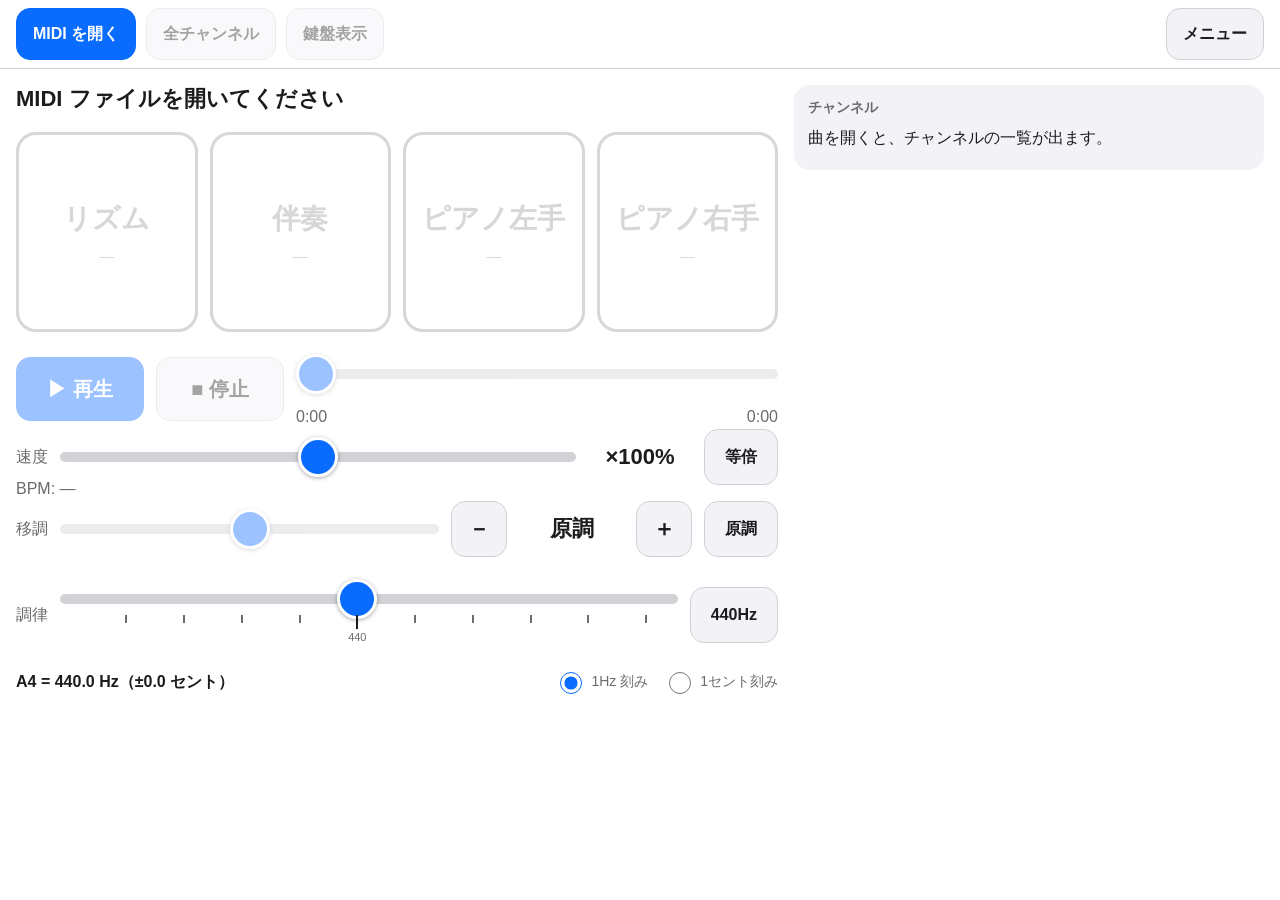
==== index.html @ 9b624c13 "deploy: 87133ca" ====
<!doctype html>
<html lang="ja">
<head>
  <meta charset="utf-8" />
  <meta name="viewport" content="width=device-width, initial-scale=1, viewport-fit=cover" />
  <title>マイナスワン MIDIプレイヤー</title>
  <meta name="description" content="MIDI を再生しながら、パートをワンタッチで切り替える、ピアノ練習用のプレイヤー" />
  <link rel="manifest" href="./manifest.webmanifest" />
  <link rel="icon" type="image/png" sizes="32x32" href="./favicon-32.png" />
  <link rel="apple-touch-icon" href="./apple-touch-icon.png" />
  <meta name="theme-color" content="#ffffff" media="(prefers-color-scheme: light)" />
  <meta name="theme-color" content="#000000" media="(prefers-color-scheme: dark)" />
  <meta name="mobile-web-app-capable" content="yes" />
  <meta name="apple-mobile-web-app-capable" content="yes" />
  <meta name="apple-mobile-web-app-title" content="マイナスワン" />
  <meta name="apple-mobile-web-app-status-bar-style" content="default" />
  <script type="module" crossorigin src="./assets/main-FnJLmlpY.js"></script>
  <link rel="modulepreload" crossorigin href="./assets/spessasynth_processor.min-CDgYhvzD.js">
  <link rel="stylesheet" crossorigin href="./assets/main-jnfUz2-4.css">
</head>
<body>
  <aside id="install-hint" class="hint" hidden>
    <p>
      <strong>ホーム画面に追加して使う</strong><br />
      共有ボタン（□に↑）→「ホーム画面に追加」。全画面で使えて、保存した音源も消えにくくなります。
    </p>
    <button id="btn-hint-close" type="button" class="tbtn">閉じる</button>
  </aside>

  <header class="toolbar">
    <label class="tbtn primary" for="midi-file">MIDI を開く</label>
    <input type="file" id="midi-file" class="visually-hidden" accept=".mid,.midi" multiple />
    <button id="btn-prev" type="button" class="tbtn" hidden aria-label="前の曲">◀ 前の曲</button>
    <button id="btn-next" type="button" class="tbtn" hidden aria-label="次の曲">次の曲 ▶</button>
    <button id="btn-repeat" type="button" class="tbtn" hidden aria-pressed="false">全曲リピート</button>
    <button id="btn-all" type="button" class="tbtn" disabled>全チャンネル</button>
    <button id="btn-unsolo" type="button" class="tbtn" hidden>ソロ解除</button>
    <button id="btn-viz" type="button" class="tbtn" aria-pressed="false" disabled>鍵盤表示</button>
    <span class="spacer"></span>
    <button id="btn-viz-settings" type="button" class="tbtn viz-only" hidden aria-haspopup="dialog">表示設定</button>
    <button id="btn-menu" type="button" class="tbtn" aria-haspopup="dialog">メニュー</button>
  </header>

  <main class="layout">
    <section class="player" aria-label="再生">
      <div class="songline">
        <span id="song-index" class="song-index"></span>
        <h1 id="song-name" class="song-name">MIDI ファイルを開いてください</h1>
        <span id="song-title" class="song-title"></span>
        <span id="song-meta" class="song-meta"></span>
        <span id="song-bpm" class="song-bpm" hidden></span>
      </div>

      <div id="viz" class="viz" hidden>
        <canvas id="viz-canvas" aria-label="鍵盤とパッドの表示"></canvas>
      </div>

      <div id="groups" class="groups" role="group" aria-label="パート"></div>

      <div class="controls">
      <div class="transport">
        <button id="btn-play" type="button" class="btn primary" disabled>▶ 再生</button>
        <button id="btn-stop" type="button" class="btn" disabled>■ 停止</button>
        <div class="seek">
          <input type="range" id="seek" min="0" max="1000" step="1" value="0" disabled aria-label="再生位置" />
          <div class="time"><span id="time-now">0:00</span><span id="time-total">0:00</span></div>
        </div>
      </div>

      <div class="speedbox">
        <span class="label">速度</span>
        <input type="range" id="speed" min="-34" max="34" step="1" value="0" aria-label="速度" />
        <output id="speed-label" for="speed">×100%</output>
        <button id="btn-speed-reset" type="button" class="btn">等倍</button>
      </div>
      <p id="bpm" class="bpm">BPM: —</p>

      <div class="speedbox transpose-row">
        <span class="label">移調</span>
        <input type="range" id="transpose" min="-12" max="12" step="1" value="0" aria-label="移調（半音）" />
        <div class="stepper">
          <button id="btn-transpose-down" type="button" class="btn step" aria-label="半音下げる">－</button>
          <output id="transpose-label" for="transpose">原調</output>
          <button id="btn-transpose-up" type="button" class="btn step" aria-label="半音上げる">＋</button>
        </div>
        <button id="btn-transpose-reset" type="button" class="btn">原調</button>
      </div>

      </div>

      <div class="tuning">
        <div class="speedbox tuning-row">
          <span class="label">調律</span>
          <div class="slider-ticks">
            <input type="range" id="tuning" min="-24" max="26" step="1" value="0" aria-label="調律（A4 の周波数）" />
            <div id="tuning-ticks" class="ticks" aria-hidden="true"></div>
          </div>
          <button id="btn-tuning-reset" type="button" class="btn">440Hz</button>
        </div>
        <div class="tuning-meta">
          <output id="tuning-text" for="tuning">A4 = 440.0 Hz（±0.0 セント）</output>
          <span class="unit" role="radiogroup" aria-label="調律の刻み">
            <label><input type="radio" name="tuning-unit" value="Hz" checked /> 1Hz 刻み</label>
            <label><input type="radio" name="tuning-unit" value="Cents" /> 1セント刻み</label>
          </span>
        </div>
      </div>

      <p id="message" class="message" role="status" aria-live="polite"></p>
    </section>

    <div class="side">
      <section id="playlist-panel" class="channels-panel playlist-panel" aria-labelledby="h-playlist" hidden>
        <h2 id="h-playlist">曲の一覧<span id="playlist-count"></span></h2>
        <ol id="playlist" class="playlist"></ol>
      </section>

      <section class="channels-panel" aria-labelledby="h-channels">
        <h2 id="h-channels">チャンネル</h2>
        <div id="channels" class="channels"><p class="status">曲を開くと、チャンネルの一覧が出ます。</p></div>
      </section>
    </div>
  </main>

  <dialog id="menu" class="menu" aria-labelledby="h-menu">
    <div class="menu-head">
      <h2 id="h-menu">メニュー</h2>
      <button id="btn-menu-close" type="button" class="tbtn">閉じる</button>
    </div>

    <section>
      <h3>音源（SoundFont）</h3>
      <p id="sound-status" class="status">確認中…</p>
      <div class="row">
        <label class="btn" for="sf-file">音源（.sf2）を選ぶ</label>
        <input type="file" id="sf-file" class="visually-hidden" />
        <button id="btn-sf-remove" type="button" class="btn" disabled>保存した音源を消す</button>
      </div>
    </section>

    <section>
      <h3>連続再生</h3>
      <p class="note">「MIDI を開く」で、複数のファイルをまとめて選ぶと、名前の順（2 は 10 より前）に並べて、最後まで再生したら次の曲へ進みます。曲の一覧の曲をタップすると、その曲から再生します。速度と調律はそのまま、割り当てと移調は曲ごとに戻ります。外付けキーボードなら、N＝次の曲、P＝前の曲。</p>
    </section>

    <section>
      <h3>バックアップ</h3>
      <p class="note">設定（調律など）と、曲ごとの割り当て・移調を、1つのファイルに書き出します。ブラウザの保存領域は、条件によって消えることがあるため、ときどき書き出しておくと安心です。音源（.sf2）は含みません。</p>
      <div class="row">
        <button id="btn-backup-export" type="button" class="btn">書き出す</button>
        <label class="btn" for="backup-file">読み込む</label>
        <input type="file" id="backup-file" class="visually-hidden" accept=".json,application/json" />
      </div>
      <p id="backup-status" class="status"></p>
    </section>

    <section>
      <h3>このアプリ</h3>
      <pre id="app-info" class="info"></pre>
    </section>

    <section>
      <h3>診断</h3>
      <pre id="diag" class="info"></pre>
    </section>
  </dialog>

  <dialog id="viz-settings" class="menu" aria-labelledby="h-viz-settings">
    <div class="menu-head">
      <h2 id="h-viz-settings">表示の設定</h2>
      <button id="btn-viz-settings-close" type="button" class="tbtn">閉じる</button>
    </div>

    <section>
      <h3>表示スタイル</h3>
      <div class="seg" role="radiogroup" aria-label="表示スタイル">
        <label><input type="radio" name="viz-style" value="Rising" /> 鳴らした音が上へ流れる</label>
        <label><input type="radio" name="viz-style" value="Falling" /> これから鳴る音が降ってくる</label>
        <label><input type="radio" name="viz-style" value="KeysOnly" /> 鍵盤だけ</label>
      </div>
    </section>

    <section>
      <h3>画面の分け方</h3>
      <div class="seg" role="radiogroup" aria-label="画面の分け方">
        <label><input type="radio" name="viz-layout" value="Combined" /> 全パート一緒</label>
        <label><input type="radio" name="viz-layout" value="ByGroup" /> グループごと</label>
        <label><input type="radio" name="viz-layout" value="ByChannel" /> チャンネルごと</label>
      </div>
    </section>

    <section>
      <h3>表示タイミングの調整</h3>
      <p class="note">音が遅れて聞こえるとき（外部スピーカーなど）に、表示を遅らせて合わせます（0〜200ms）。再生しながら調整できます。iPad 本体のスピーカーなら、0〜50ms 程度です。</p>
      <div class="offset-row">
        <span>音帯</span>
        <input type="range" id="band-offset" min="0" max="200" step="10" value="0" aria-label="音帯の表示タイミング" />
        <output id="band-offset-label">0 ms</output>
        <button id="btn-band-offset-reset" type="button" class="btn">0</button>
      </div>
      <div class="offset-row">
        <span>鍵・パッド</span>
        <input type="range" id="key-offset" min="0" max="200" step="10" value="0" aria-label="鍵・パッドの発色のタイミング" />
        <output id="key-offset-label">0 ms</output>
        <button id="btn-key-offset-reset" type="button" class="btn">0</button>
      </div>
      <p class="note">音帯＝流れる帯・降ってくる棒・小節線。鍵・パッド＝鍵盤とパッドの発色。</p>
    </section>

    <section>
      <h3>打楽器パッド</h3>
      <p class="note">固定の8個（BD／SD／HH／LT／HT／CR／RD／他）のほかに、「他」に入る音から、専用のパッドにしたい音を最大8個選べます。</p>
      <div class="row">
        <button id="btn-pads" type="button" class="btn">専用のパッドを選ぶ…</button>
        <span id="pads-summary" class="note"></span>
      </div>
    </section>
  </dialog>

  <dialog id="pads-dialog" class="menu" aria-labelledby="h-pads">
    <div class="menu-head">
      <h2 id="h-pads">専用のパッド</h2>
      <button id="btn-pads-close" type="button" class="tbtn">閉じる</button>
    </div>
    <p class="note">専用のパッドにしたい音を、最大8個まで選びます。<span class="used-sample">赤い太字</span>は、いま開いている曲で、リズムとして鳴る音。［BD］などは、固定のパッドに入る音（変更できません）。</p>
    <div id="pads-list" class="pads-list"></div>
  </dialog>

  <dialog id="choice" class="menu choice" aria-labelledby="choice-title">
    <h2 id="choice-title"></h2>
    <p id="choice-body" class="status"></p>
    <div id="choice-buttons" class="choice-buttons"></div>
  </dialog>

</body>
</html>
---- assets/main-jnfUz2-4.css ----
:root{--lightningcss-light:initial;--lightningcss-dark: ;color-scheme:light dark;--bg:#fff;--fg:#1c1c1e;--muted:#6b6b70;--card:#f2f2f7;--line:#d1d1d6;--accent:#0a6cff;--on-accent:#fff;--ng:#d62b2b;--g-rightHand:#1f6feb;--g-leftHand:#8957e5;--g-accompaniment:#e8710a;--g-rhythm:#d62b2b;--g-none:#8e8e93}@media (prefers-color-scheme:dark){:root{--lightningcss-light: ;--lightningcss-dark:initial;--bg:#000;--fg:#f2f2f7;--muted:#9a9aa0;--card:#1c1c1e;--line:#3a3a3c;--accent:#4c9aff;--on-accent:#001a40;--ng:#ff6b6b}}*{box-sizing:border-box}[hidden]{display:none!important}html{-webkit-text-size-adjust:100%;-webkit-tap-highlight-color:transparent}body{background:var(--bg);color:var(--fg);overscroll-behavior:none;margin:0;font:16px/1.5 -apple-system,Hiragino Sans,Yu Gothic UI,Noto Sans JP,sans-serif}.visually-hidden{clip:rect(0 0 0 0);white-space:nowrap;width:1px;height:1px;position:absolute;overflow:hidden}.btn,.tbtn{border:1px solid var(--line);background:var(--card);min-height:56px;color:var(--fg);font:inherit;cursor:pointer;-webkit-user-select:none;user-select:none;touch-action:manipulation;white-space:nowrap;border-radius:14px;justify-content:center;align-items:center;padding:8px 20px;font-weight:600;display:inline-flex}.tbtn{min-height:52px;padding:6px 16px}.btn:disabled,.tbtn:disabled{opacity:.4;cursor:default}.btn.primary,.tbtn.primary{background:var(--accent);border-color:var(--accent);color:var(--on-accent)}.btn:active:not(:disabled),.tbtn:active:not(:disabled){filter:brightness(.9)}.toolbar{z-index:10;padding:8px max(16px, env(safe-area-inset-right)) 8px max(16px, env(safe-area-inset-left));padding-top:max(8px, env(safe-area-inset-top));background:color-mix(in srgb, var(--bg) 92%, transparent);-webkit-backdrop-filter:blur(12px);border-bottom:1px solid var(--line);flex-wrap:wrap;align-items:center;gap:10px;display:flex;position:sticky;top:0}.spacer{flex:1}.toolbar>#btn-menu{margin-left:auto}.hint{padding:10px max(16px, env(safe-area-inset-right)) 10px max(16px, env(safe-area-inset-left));padding-top:max(10px, env(safe-area-inset-top));background:var(--accent);color:var(--on-accent);justify-content:space-between;align-items:center;gap:12px;display:flex}.hint p{margin:0;font-size:14px}.hint .tbtn{background:var(--bg);color:var(--fg);flex:none}.layout{padding:16px max(16px, env(safe-area-inset-right)) calc(32px + env(safe-area-inset-bottom)) max(16px, env(safe-area-inset-left));gap:16px;max-width:1280px;margin:0 auto;display:grid}@media (width>=900px) and (orientation:landscape){.layout{grid-template-columns:minmax(0,1fr) minmax(400px,470px);align-items:start}.side{max-height:calc(100vh - 100px);position:sticky;top:84px;overflow:auto}}.player{flex-direction:column;gap:18px;display:flex}.songline{flex-wrap:wrap;align-items:baseline;gap:12px;display:flex}.song-name{word-break:break-all;margin:0;font-size:22px;line-height:1.3}.song-meta{color:var(--muted)}.song-index{color:var(--muted);font-variant-numeric:tabular-nums}.song-index:empty{display:none}.side{flex-direction:column;gap:16px;display:flex}.playlist-panel h2 span{margin-left:6px;font-weight:400}.playlist{max-height:min(40vh,360px);margin:0;padding:0;list-style:none;overflow:auto}.pl-item{border:0;border-bottom:1px solid var(--line);width:100%;min-height:48px;color:var(--fg);font:inherit;text-align:left;cursor:pointer;touch-action:manipulation;background:0 0;align-items:center;gap:8px;padding:4px 8px;font-size:15px;display:flex}.pl-mark{width:1.2em;color:var(--accent);flex:none}.pl-name{text-overflow:ellipsis;white-space:nowrap;flex:1;min-width:0;overflow:hidden}.pl-item[aria-current=true]{background:color-mix(in srgb, var(--accent) 16%, transparent);font-weight:700}.pl-item.failed{color:var(--muted)}.pl-state{color:var(--ng);flex:none;font-size:12px}.groups{grid-template-columns:repeat(4,minmax(0,1fr));gap:12px;display:grid}.group{--c:var(--g-none);border:3px solid var(--c);background:var(--c);color:#fff;min-height:clamp(120px,24vh,200px);font:inherit;cursor:pointer;touch-action:manipulation;-webkit-user-select:none;user-select:none;border-radius:20px;flex-direction:column;justify-content:center;align-items:center;gap:6px;padding:10px 6px;font-size:clamp(18px,2.6vw,28px);font-weight:700;transition:background 80ms,color 80ms,opacity 80ms;display:flex}.group small{opacity:.92;text-align:center;font-size:clamp(12px,1.4vw,15px);font-weight:500;line-height:1.3}.group[aria-pressed=false]{color:var(--c);opacity:.75;background:0 0;text-decoration:line-through;text-decoration-thickness:2px}.group:disabled{--c:var(--g-none);color:var(--g-none);opacity:.35;cursor:default;background:0 0;text-decoration:none}.group[data-group=rightHand]{--c:var(--g-rightHand)}.group[data-group=leftHand]{--c:var(--g-leftHand)}.group[data-group=accompaniment]{--c:var(--g-accompaniment)}.group[data-group=rhythm]{--c:var(--g-rhythm)}.group:disabled[data-group]{--c:var(--g-none)}.group:active:not(:disabled){transform:scale(.98)}.transport{grid-template-columns:auto auto minmax(0,1fr);align-items:center;gap:12px;display:grid}.transport .btn{min-width:128px;min-height:64px;font-size:20px}.seek .time{color:var(--muted);font-variant-numeric:tabular-nums;justify-content:space-between;display:flex}input[type=range]{appearance:none;touch-action:pan-y;background:0 0;width:100%;height:48px;margin:0}input[type=range]::-webkit-slider-runnable-track{background:var(--line);border-radius:5px;height:10px}input[type=range]::-moz-range-track{background:var(--line);border-radius:5px;height:10px}input[type=range]::-webkit-slider-thumb{-webkit-appearance:none;border:3px solid var(--bg);background:var(--accent);border-radius:50%;width:40px;height:40px;margin-top:-15px;box-shadow:0 1px 4px #00000059}input[type=range]::-moz-range-thumb{border:3px solid var(--bg);background:var(--accent);border-radius:50%;width:34px;height:34px;box-shadow:0 1px 4px #00000059}input[type=range]:disabled{opacity:.4}.speedbox{grid-template-columns:auto minmax(0,1fr) 6.5em auto;align-items:center;gap:12px;display:grid}.speedbox .label{color:var(--muted)}#speed-label{text-align:center;font-variant-numeric:tabular-nums;font-size:22px;font-weight:600}.bpm{color:var(--muted);font-variant-numeric:tabular-nums;margin:-8px 0 0}.message{min-height:1.5em;margin:0}.message.error{color:var(--ng)}.channels-panel{background:var(--card);border-radius:16px;padding:12px 14px}.channels-panel h2{color:var(--muted);margin:0 0 8px;font-size:14px}.status{word-break:break-all;margin:0 0 8px}.channels table{border-collapse:collapse;font-variant-numeric:tabular-nums;width:100%;font-size:14px}.channels th,.channels td{white-space:nowrap;text-align:left;border-bottom:1px solid var(--line);vertical-align:middle;padding:6px 4px}.channels th{color:var(--muted);font-size:12px;font-weight:600}.channels th.num,.channels td.num{text-align:right}.channels tr.muted td:not(.solo){opacity:.4}.channels .tag{color:#fff;background:var(--g-none);text-align:center;border-radius:999px;min-width:5.5em;padding:1px 8px;font-size:12px;display:inline-block}.channels .tag[data-group=rightHand]{background:var(--g-rightHand)}.channels .tag[data-group=leftHand]{background:var(--g-leftHand)}.channels .tag[data-group=accompaniment]{background:var(--g-accompaniment)}.channels .tag[data-group=rhythm]{background:var(--g-rhythm)}.channels .solo-btn{border:1px solid var(--line);background:var(--bg);min-width:60px;min-height:44px;color:var(--fg);font:inherit;touch-action:manipulation;border-radius:10px;padding:0 10px;font-size:13px}.channels .solo-btn[aria-pressed=true]{background:var(--accent);border-color:var(--accent);color:var(--on-accent);font-weight:600}.channels .unused{color:var(--muted);margin:8px 0 0;font-size:13px}.channels .name small{color:var(--muted)}.channels td:nth-child(2){white-space:normal}.menu{border:1px solid var(--line);background:var(--bg);width:min(560px,100vw - 24px);max-height:calc(100vh - 24px);color:var(--fg);border-radius:20px;padding:16px}.menu::backdrop{background:#00000080}.menu-head{justify-content:space-between;align-items:center;margin-bottom:8px;display:flex}.menu-head h2{margin:0;font-size:20px}.menu section{border-top:1px solid var(--line);padding:12px 0}.menu h3{color:var(--muted);margin:0 0 8px;font-size:14px}.row{flex-wrap:wrap;align-items:center;gap:10px;display:flex}.info{white-space:pre-wrap;color:var(--muted);margin:0;font:12px/1.6 ui-monospace,Menlo,Consolas,monospace}@media (width<=700px){.groups{grid-template-columns:repeat(2,minmax(0,1fr))}.transport{grid-template-columns:1fr 1fr}.transport .seek{grid-column:1/-1}.speedbox{grid-template-columns:minmax(0,1fr) 6.5em auto}.speedbox .label{display:none}}.tuning{flex-direction:column;gap:4px;display:flex}.speedbox.tuning-row .slider-ticks{grid-column:2/4}.slider-ticks{padding-bottom:26px;position:relative}.ticks{pointer-events:none;height:22px;position:absolute;top:40px;left:0;right:0}.tick{top:0;left:calc(20px + (100% - 40px) * var(--f));background:var(--muted);width:2px;height:8px;margin-left:-1px;position:absolute}.tick.center{background:var(--fg);height:14px}.tick.center:after{content:attr(data-label);color:var(--muted);font-size:11px;position:absolute;top:14px;left:50%;transform:translate(-50%)}.tuning-meta{font-variant-numeric:tabular-nums;flex-wrap:wrap;justify-content:space-between;align-items:center;gap:8px 20px;display:flex}#tuning-text{font-size:16px;font-weight:600}.unit{color:var(--muted);gap:16px;font-size:14px;display:flex}.unit label{align-items:center;gap:6px;min-height:44px;display:inline-flex}.unit input{width:22px;height:22px;accent-color:var(--accent)}#transpose-label{white-space:nowrap;text-align:center;font-variant-numeric:tabular-nums;font-size:22px;font-weight:600}.channels button.tag{min-width:0;min-height:40px;font:inherit;cursor:pointer;touch-action:manipulation;border:0;padding:0 10px;font-size:13px}.channels button.tag:after{content:" ▾";opacity:.8}.channels .tag.none{border:1px dashed var(--g-none);color:var(--muted);background:0 0}.channels-foot{align-items:center;gap:10px;margin-top:10px;display:flex}.channels-foot .btn{min-height:44px;font-size:14px}.choice{width:min(420px,100vw - 24px)}.choice h2{margin:0 0 6px;font-size:18px}.choice-buttons{flex-direction:column;gap:10px;margin-top:10px;display:flex}.choice-btn{justify-content:flex-start;min-height:60px;font-size:18px}.choice-btn[aria-pressed=true]:after{content:" ✓"}.choice-btn[data-group]{border-left:10px solid var(--g-none)}.choice-btn[data-group=rightHand]{border-left-color:var(--g-rightHand)}.choice-btn[data-group=leftHand]{border-left-color:var(--g-leftHand)}.choice-btn[data-group=accompaniment]{border-left-color:var(--g-accompaniment)}.choice-btn[data-group=rhythm]{border-left-color:var(--g-rhythm)}.note{color:var(--muted);margin:0 0 10px;font-size:13px}.status.error{color:var(--ng)}@media (width<=700px){.speedbox.tuning-row{grid-template-columns:minmax(0,1fr) auto}.speedbox.tuning-row .slider-ticks{grid-column:1}}.song-title{color:var(--muted)}.song-title:not(:empty):before{content:"♪ "}.song-bpm{color:var(--muted);font-variant-numeric:tabular-nums;margin-left:auto}.speedbox.transpose-row{grid-template-columns:auto minmax(0,1fr) auto auto}.stepper{align-items:center;gap:4px;display:flex}.stepper output{min-width:5.5em}.btn.step{min-width:56px;padding:0;font-size:22px}.viz{background:var(--card);border-radius:14px;flex:auto;min-height:220px;position:relative;overflow:hidden}.viz canvas{touch-action:manipulation;width:100%;height:100%;display:block;position:absolute;inset:0}.tbtn[aria-pressed=true]{background:var(--accent);border-color:var(--accent);color:var(--on-accent)}body.viz-mode .layout{padding-top:8px;padding-bottom:calc(12px + env(safe-area-inset-bottom));grid-template-columns:minmax(0,1fr);max-width:none}body.viz-mode .side,body.viz-mode .tuning,body.viz-mode #bpm,body.viz-mode #btn-speed-reset,body.viz-mode #transpose,body.viz-mode #btn-transpose-reset,body.viz-mode #btn-all,body.viz-mode #message:empty{display:none}body.viz-mode .player{height:calc(100vh - 84px);height:calc(100dvh - 84px - env(safe-area-inset-bottom));gap:10px}body.viz-mode .songline{flex:none}body.viz-mode .song-name{font-size:18px}body.viz-mode .groups{flex:none;gap:8px}body.viz-mode .group{border-radius:14px;min-height:64px;font-size:clamp(15px,2vw,20px)}body.viz-mode .group small{display:none}body.viz-mode .controls{flex-wrap:wrap;flex:none;align-items:center;gap:8px 20px;display:flex}body.viz-mode .transport{flex:420px;gap:8px}body.viz-mode .transport .btn{min-width:56px;min-height:52px;padding:0 12px;font-size:22px}body.viz-mode .speedbox:not(.transpose-row){flex:0 380px;grid-template-columns:auto minmax(0,1fr) 4.5em;gap:8px}body.viz-mode .speedbox.transpose-row{flex:none;grid-template-columns:auto auto}body.viz-mode #speed{max-width:260px}body.viz-mode .song-meta{display:none}.viz-only[hidden]{display:none!important}.seg{flex-direction:column;gap:2px;display:flex}.seg label{align-items:center;gap:10px;min-height:48px;display:flex}.seg input,.pads-list input{width:22px;height:22px;accent-color:var(--accent)}.offset-row{grid-template-columns:5.5em minmax(0,1fr) 5.5em auto;align-items:center;gap:8px;display:grid}.offset-row output{text-align:right;font-variant-numeric:tabular-nums}.offset-row .btn{min-width:44px;min-height:44px;padding:0 10px}.pads-list{border-top:1px solid var(--line);max-height:55vh;overflow:auto}.pads-list label{border-bottom:1px solid var(--line);align-items:center;gap:12px;min-height:46px;font-size:15px;display:flex}.pads-list .key{color:var(--muted);font-variant-numeric:tabular-nums;min-width:2.2em}.pads-list .used,.used-sample{color:var(--g-rhythm);font-weight:700}.pads-list .fixed{opacity:.6}.pads-list .pad-tag{color:var(--muted);margin-left:auto;font-size:13px}@media (width<=700px){body.viz-mode .speedbox{grid-template-columns:auto minmax(0,1fr) auto}.offset-row{grid-template-columns:4.5em minmax(0,1fr) 5em auto}}body.viz-mode{--lightningcss-light: ;--lightningcss-dark:initial;color-scheme:dark;--bg:#000;--fg:#f2f2f7;--muted:#9a9aa0;--card:#1c1c1e;--line:#3a3a3c;--accent:#4c9aff;--on-accent:#001a40;--ng:#ff6b6b;background:var(--bg);color:var(--fg)}
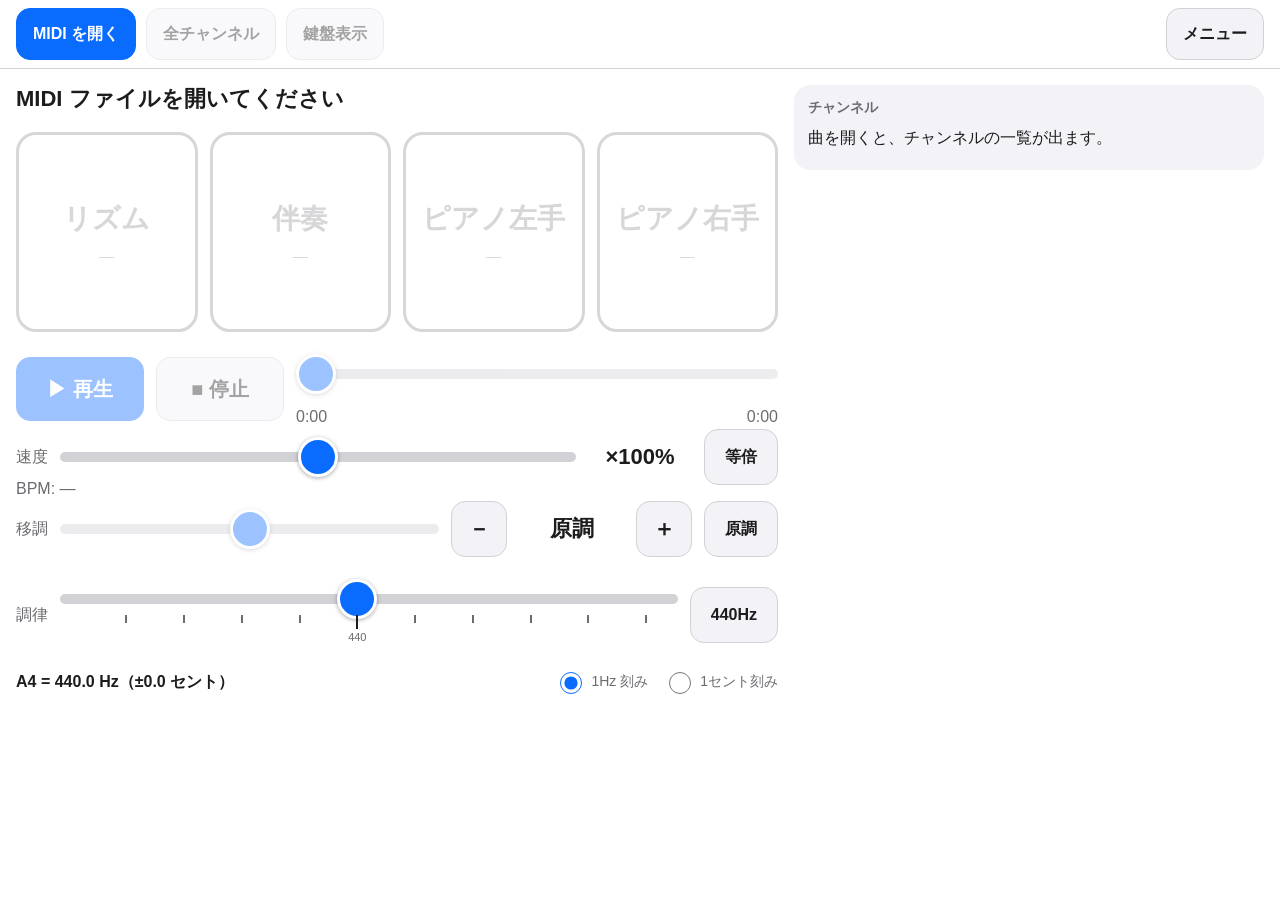
==== commit 7ccf9e04: "deploy: 06ffef5" ====
--- a/index.html
+++ b/index.html
@@ -14,7 +14,7 @@
   <meta name="apple-mobile-web-app-capable" content="yes" />
   <meta name="apple-mobile-web-app-title" content="マイナスワン" />
   <meta name="apple-mobile-web-app-status-bar-style" content="default" />
-  <script type="module" crossorigin src="./assets/main-FnJLmlpY.js"></script>
+  <script type="module" crossorigin src="./assets/main-WK5SMpHl.js"></script>
   <link rel="modulepreload" crossorigin href="./assets/spessasynth_processor.min-CDgYhvzD.js">
   <link rel="stylesheet" crossorigin href="./assets/main-jnfUz2-4.css">
 </head>
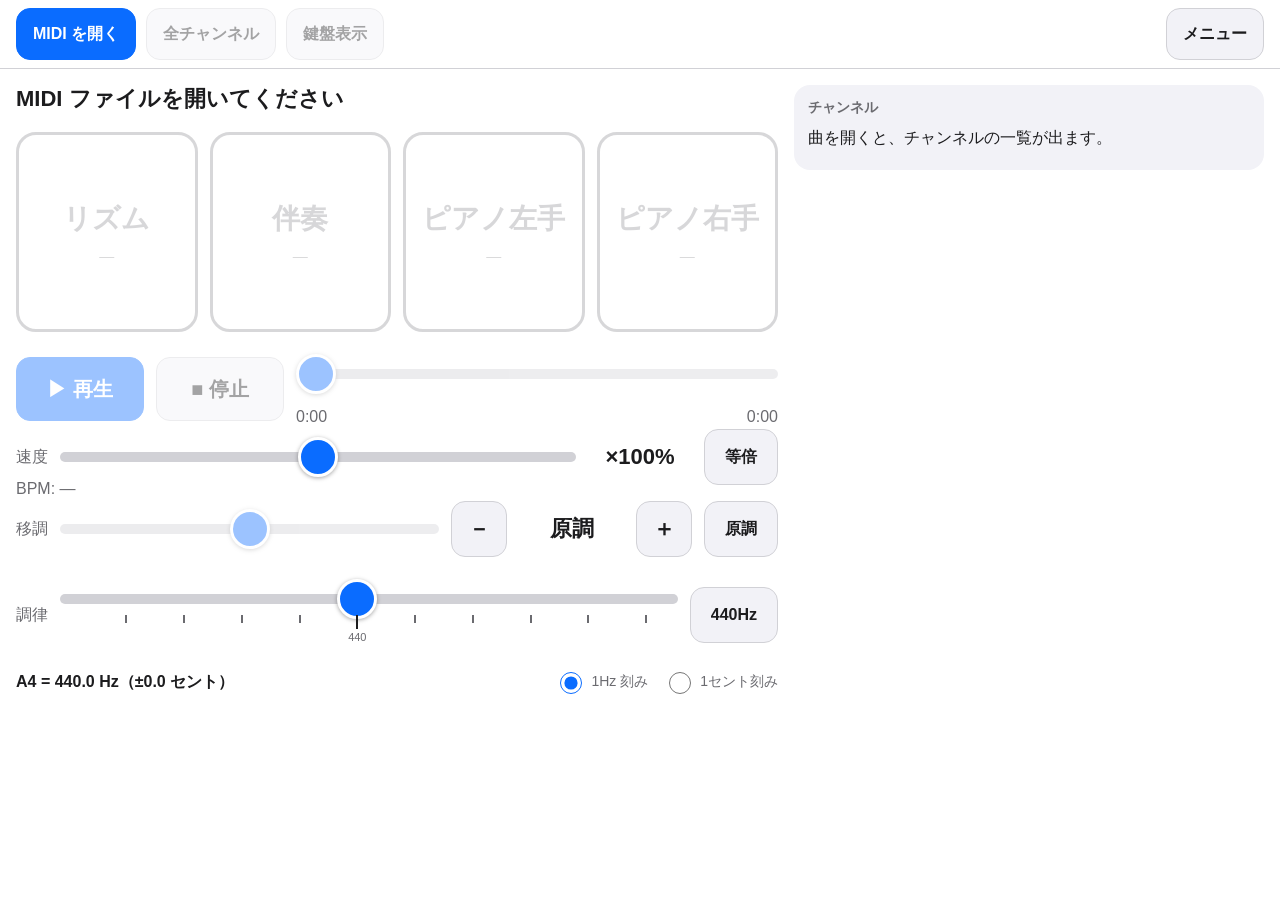
==== commit 39d61e8e: "deploy: 85997ca" ====
--- a/index.html
+++ b/index.html
@@ -14,9 +14,9 @@
   <meta name="apple-mobile-web-app-capable" content="yes" />
   <meta name="apple-mobile-web-app-title" content="マイナスワン" />
   <meta name="apple-mobile-web-app-status-bar-style" content="default" />
-  <script type="module" crossorigin src="./assets/main-WK5SMpHl.js"></script>
+  <script type="module" crossorigin src="./assets/main-BySEtBT7.js"></script>
   <link rel="modulepreload" crossorigin href="./assets/spessasynth_processor.min-CDgYhvzD.js">
-  <link rel="stylesheet" crossorigin href="./assets/main-jnfUz2-4.css">
+  <link rel="stylesheet" crossorigin href="./assets/main-Ac1TJIMD.css">
 </head>
 <body>
   <aside id="install-hint" class="hint" hidden>
--- a/assets/main-Ac1TJIMD.css
+++ b/assets/main-Ac1TJIMD.css
@@ -0,0 +1 @@
+:root{--lightningcss-light:initial;--lightningcss-dark: ;color-scheme:light dark;--bg:#fff;--fg:#1c1c1e;--muted:#6b6b70;--card:#f2f2f7;--line:#d1d1d6;--accent:#0a6cff;--on-accent:#fff;--ng:#d62b2b;--g-rightHand:#1f6feb;--g-leftHand:#8957e5;--g-accompaniment:#e8710a;--g-rhythm:#d62b2b;--g-none:#8e8e93}@media (prefers-color-scheme:dark){:root{--lightningcss-light: ;--lightningcss-dark:initial;--bg:#000;--fg:#f2f2f7;--muted:#9a9aa0;--card:#1c1c1e;--line:#3a3a3c;--accent:#4c9aff;--on-accent:#001a40;--ng:#ff6b6b}}*{box-sizing:border-box}[hidden]{display:none!important}html{-webkit-text-size-adjust:100%;-webkit-tap-highlight-color:transparent}body{background:var(--bg);color:var(--fg);overscroll-behavior:none;margin:0;font:16px/1.5 -apple-system,Hiragino Sans,Yu Gothic UI,Noto Sans JP,sans-serif}.visually-hidden{clip:rect(0 0 0 0);white-space:nowrap;width:1px;height:1px;position:absolute;overflow:hidden}.btn,.tbtn{border:1px solid var(--line);background:var(--card);min-height:56px;color:var(--fg);font:inherit;cursor:pointer;-webkit-user-select:none;user-select:none;touch-action:manipulation;white-space:nowrap;border-radius:14px;justify-content:center;align-items:center;padding:8px 20px;font-weight:600;display:inline-flex}.tbtn{min-height:52px;padding:6px 16px}.btn:disabled,.tbtn:disabled{opacity:.4;cursor:default}.btn.primary,.tbtn.primary{background:var(--accent);border-color:var(--accent);color:var(--on-accent)}.btn:active:not(:disabled),.tbtn:active:not(:disabled){filter:brightness(.9)}.toolbar{z-index:10;padding:8px max(16px, env(safe-area-inset-right)) 8px max(16px, env(safe-area-inset-left));padding-top:max(8px, env(safe-area-inset-top));background:color-mix(in srgb, var(--bg) 92%, transparent);-webkit-backdrop-filter:blur(12px);border-bottom:1px solid var(--line);flex-wrap:wrap;align-items:center;gap:10px;display:flex;position:sticky;top:0}.spacer{flex:1}.toolbar>#btn-menu{margin-left:auto}.hint{padding:10px max(16px, env(safe-area-inset-right)) 10px max(16px, env(safe-area-inset-left));padding-top:max(10px, env(safe-area-inset-top));background:var(--accent);color:var(--on-accent);justify-content:space-between;align-items:center;gap:12px;display:flex}.hint p{margin:0;font-size:14px}.hint .tbtn{background:var(--bg);color:var(--fg);flex:none}.layout{padding:16px max(16px, env(safe-area-inset-right)) calc(32px + env(safe-area-inset-bottom)) max(16px, env(safe-area-inset-left));gap:16px;max-width:1280px;margin:0 auto;display:grid}@media (width>=900px) and (orientation:landscape){.layout{grid-template-columns:minmax(0,1fr) minmax(400px,470px);align-items:start}.side{max-height:calc(100vh - 100px);position:sticky;top:84px;overflow:auto}}.player{flex-direction:column;gap:18px;display:flex}.songline{flex-wrap:wrap;align-items:baseline;gap:12px;display:flex}.song-name{word-break:break-all;margin:0;font-size:22px;line-height:1.3}.song-meta{color:var(--muted)}.song-index{color:var(--muted);font-variant-numeric:tabular-nums}.song-index:empty{display:none}.side{flex-direction:column;gap:16px;display:flex}.playlist-panel h2 span{margin-left:6px;font-weight:400}.playlist{max-height:min(40vh,360px);margin:0;padding:0;list-style:none;overflow:auto}.pl-item{border:0;border-bottom:1px solid var(--line);width:100%;min-height:48px;color:var(--fg);font:inherit;text-align:left;cursor:pointer;touch-action:manipulation;background:0 0;align-items:center;gap:8px;padding:4px 8px;font-size:15px;display:flex}.pl-mark{width:1.2em;color:var(--accent);flex:none}.pl-name{text-overflow:ellipsis;white-space:nowrap;flex:1;min-width:0;overflow:hidden}.pl-item[aria-current=true]{background:color-mix(in srgb, var(--accent) 16%, transparent);font-weight:700}.pl-item.failed{color:var(--muted)}.pl-state{color:var(--ng);flex:none;font-size:12px}.groups{grid-template-columns:repeat(4,minmax(0,1fr));gap:12px;display:grid}.group{--c:var(--g-none);border:3px solid var(--c);background:var(--c);color:#fff;min-height:clamp(120px,24vh,200px);font:inherit;cursor:pointer;touch-action:manipulation;-webkit-user-select:none;user-select:none;border-radius:20px;flex-direction:column;justify-content:center;align-items:center;gap:6px;padding:10px 6px;font-size:clamp(18px,2.6vw,28px);font-weight:700;transition:background 80ms,color 80ms,opacity 80ms;display:flex}.group small{opacity:.92;text-align:center;font-size:clamp(12px,1.4vw,15px);font-weight:500;line-height:1.3}.group[aria-pressed=false]{color:var(--c);opacity:.75;background:0 0;text-decoration:line-through;text-decoration-thickness:2px}.group:disabled{--c:var(--g-none);color:var(--g-none);opacity:.35;cursor:default;background:0 0;text-decoration:none}.group[data-group=rightHand]{--c:var(--g-rightHand)}.group[data-group=leftHand]{--c:var(--g-leftHand)}.group[data-group=accompaniment]{--c:var(--g-accompaniment)}.group[data-group=rhythm]{--c:var(--g-rhythm)}.group:disabled[data-group]{--c:var(--g-none)}.group:active:not(:disabled){transform:scale(.98)}.transport{grid-template-columns:auto auto minmax(0,1fr);align-items:center;gap:12px;display:grid}.transport .btn{min-width:128px;min-height:64px;font-size:20px}.seek .time{color:var(--muted);font-variant-numeric:tabular-nums;justify-content:space-between;display:flex}input[type=range]{appearance:none;touch-action:pan-y;background:0 0;width:100%;height:48px;margin:0}input[type=range]::-webkit-slider-runnable-track{background:var(--line);border-radius:5px;height:10px}input[type=range]::-moz-range-track{background:var(--line);border-radius:5px;height:10px}input[type=range]::-webkit-slider-thumb{-webkit-appearance:none;border:3px solid var(--bg);background:var(--accent);border-radius:50%;width:40px;height:40px;margin-top:-15px;box-shadow:0 1px 4px #00000059}input[type=range]::-moz-range-thumb{border:3px solid var(--bg);background:var(--accent);border-radius:50%;width:34px;height:34px;box-shadow:0 1px 4px #00000059}input[type=range]:disabled{opacity:.4}.speedbox{grid-template-columns:auto minmax(0,1fr) 6.5em auto;align-items:center;gap:12px;display:grid}.speedbox .label{color:var(--muted)}#speed-label{text-align:center;font-variant-numeric:tabular-nums;font-size:22px;font-weight:600}.bpm{color:var(--muted);font-variant-numeric:tabular-nums;margin:-8px 0 0}.message{min-height:1.5em;margin:0}.message.error{color:var(--ng)}.channels-panel{background:var(--card);border-radius:16px;padding:12px 14px}.channels-panel h2{color:var(--muted);margin:0 0 8px;font-size:14px}.status{word-break:break-all;margin:0 0 8px}.channels table{border-collapse:collapse;font-variant-numeric:tabular-nums;width:100%;font-size:14px}.channels th,.channels td{white-space:nowrap;text-align:left;border-bottom:1px solid var(--line);vertical-align:middle;padding:6px 4px}.channels th{color:var(--muted);font-size:12px;font-weight:600}.channels th.num,.channels td.num{text-align:right}.channels tr.muted td:not(.solo){opacity:.4}.channels .tag{color:#fff;background:var(--g-none);text-align:center;border-radius:999px;min-width:5.5em;padding:1px 8px;font-size:12px;display:inline-block}.channels .tag[data-group=rightHand]{background:var(--g-rightHand)}.channels .tag[data-group=leftHand]{background:var(--g-leftHand)}.channels .tag[data-group=accompaniment]{background:var(--g-accompaniment)}.channels .tag[data-group=rhythm]{background:var(--g-rhythm)}.channels .solo-btn{border:1px solid var(--line);background:var(--bg);min-width:60px;min-height:44px;color:var(--fg);font:inherit;touch-action:manipulation;border-radius:10px;padding:0 10px;font-size:13px}.channels .solo-btn[aria-pressed=true]{background:var(--accent);border-color:var(--accent);color:var(--on-accent);font-weight:600}.channels .unused{color:var(--muted);margin:8px 0 0;font-size:13px}.channels .name small{color:var(--muted)}.channels td:nth-child(2){white-space:normal}.menu{border:1px solid var(--line);background:var(--bg);width:min(560px,100vw - 24px);max-height:calc(100vh - 24px);color:var(--fg);border-radius:20px;padding:16px}.menu::backdrop{background:#00000080}.menu-head{justify-content:space-between;align-items:center;margin-bottom:8px;display:flex}.menu-head h2{margin:0;font-size:20px}.menu section{border-top:1px solid var(--line);padding:12px 0}.menu h3{color:var(--muted);margin:0 0 8px;font-size:14px}.row{flex-wrap:wrap;align-items:center;gap:10px;display:flex}.info{white-space:pre-wrap;color:var(--muted);margin:0;font:12px/1.6 ui-monospace,Menlo,Consolas,monospace}@media (width<=700px){.groups{grid-template-columns:repeat(2,minmax(0,1fr))}.transport{grid-template-columns:1fr 1fr}.transport .seek{grid-column:1/-1}.speedbox{grid-template-columns:minmax(0,1fr) 6.5em auto}.speedbox .label{display:none}}.tuning{flex-direction:column;gap:4px;display:flex}.speedbox.tuning-row .slider-ticks{grid-column:2/4}.slider-ticks{padding-bottom:26px;position:relative}.ticks{pointer-events:none;height:22px;position:absolute;top:40px;left:0;right:0}.tick{top:0;left:calc(20px + (100% - 40px) * var(--f));background:var(--muted);width:2px;height:8px;margin-left:-1px;position:absolute}.tick.center{background:var(--fg);height:14px}.tick.center:after{content:attr(data-label);color:var(--muted);font-size:11px;position:absolute;top:14px;left:50%;transform:translate(-50%)}.tuning-meta{font-variant-numeric:tabular-nums;flex-wrap:wrap;justify-content:space-between;align-items:center;gap:8px 20px;display:flex}#tuning-text{font-size:16px;font-weight:600}.unit{color:var(--muted);gap:16px;font-size:14px;display:flex}.unit label{align-items:center;gap:6px;min-height:44px;display:inline-flex}.unit input{width:22px;height:22px;accent-color:var(--accent)}#transpose-label{white-space:nowrap;text-align:center;font-variant-numeric:tabular-nums;font-size:22px;font-weight:600}.channels button.tag{min-width:0;min-height:40px;font:inherit;cursor:pointer;touch-action:manipulation;border:0;padding:0 10px;font-size:13px}.channels button.tag:after{content:" ▾";opacity:.8}.channels .tag.none{border:1px dashed var(--g-none);color:var(--muted);background:0 0}.channels-foot{align-items:center;gap:10px;margin-top:10px;display:flex}.channels-foot .btn{min-height:44px;font-size:14px}.choice{width:min(420px,100vw - 24px)}.choice h2{margin:0 0 6px;font-size:18px}.choice-buttons{flex-direction:column;gap:10px;margin-top:10px;display:flex}.choice-btn{justify-content:flex-start;min-height:60px;font-size:18px}.choice-btn[aria-pressed=true]:after{content:" ✓"}.choice-btn[data-group]{border-left:10px solid var(--g-none)}.choice-btn[data-group=rightHand]{border-left-color:var(--g-rightHand)}.choice-btn[data-group=leftHand]{border-left-color:var(--g-leftHand)}.choice-btn[data-group=accompaniment]{border-left-color:var(--g-accompaniment)}.choice-btn[data-group=rhythm]{border-left-color:var(--g-rhythm)}.note{color:var(--muted);margin:0 0 10px;font-size:13px}.status.error{color:var(--ng)}@media (width<=700px){.speedbox.tuning-row{grid-template-columns:minmax(0,1fr) auto}.speedbox.tuning-row .slider-ticks{grid-column:1}}.song-title{color:var(--muted)}.song-title:not(:empty):before{content:"♪ "}.song-bpm{color:var(--muted);font-variant-numeric:tabular-nums;margin-left:auto}.speedbox.transpose-row{grid-template-columns:auto minmax(0,1fr) auto auto}.stepper{align-items:center;gap:4px;display:flex}.stepper output{min-width:5.5em}.btn.step{min-width:56px;padding:0;font-size:22px}.viz{background:var(--card);border-radius:14px;flex:auto;min-height:220px;position:relative;overflow:hidden}.viz canvas{touch-action:manipulation;width:100%;height:100%;display:block;position:absolute;inset:0}.tbtn[aria-pressed=true]{background:var(--accent);border-color:var(--accent);color:var(--on-accent)}body.viz-mode{flex-direction:column;height:100dvh;display:flex;overflow:hidden}body.viz-mode .hint,body.viz-mode .toolbar{flex:none}body.viz-mode .layout{box-sizing:border-box;width:100%;min-height:0;padding-top:8px;padding-bottom:calc(12px + env(safe-area-inset-bottom));padding-left:max(8px, env(safe-area-inset-left));padding-right:max(8px, env(safe-area-inset-right));flex:1;grid-template-rows:minmax(0,1fr);grid-template-columns:minmax(0,1fr);align-items:stretch;max-width:none;margin:0}body.viz-mode .side,body.viz-mode .tuning,body.viz-mode #bpm,body.viz-mode #btn-speed-reset,body.viz-mode #transpose,body.viz-mode #btn-transpose-reset,body.viz-mode #btn-all,body.viz-mode #message:empty{display:none}body.viz-mode .player{gap:10px;min-height:0}body.viz-mode .songline{flex:none}body.viz-mode .song-name{font-size:18px}body.viz-mode .groups{flex:none;gap:8px}body.viz-mode .group{border-radius:14px;min-height:64px;font-size:clamp(15px,2vw,20px)}body.viz-mode .group small{display:none}body.viz-mode .controls{flex-wrap:wrap;flex:none;align-items:center;gap:8px 20px;display:flex}body.viz-mode .transport{flex:340px;gap:8px;min-width:0}body.viz-mode .transport .btn{min-width:56px;min-height:52px;padding:0 12px;font-size:22px}body.viz-mode .speedbox:not(.transpose-row){flex:0 320px;grid-template-columns:auto minmax(0,1fr) 4.5em;gap:8px;min-width:0}body.viz-mode .speedbox.transpose-row{flex:none;grid-template-columns:auto auto}body.viz-mode #speed{max-width:260px}body.viz-mode .song-meta{display:none}.viz-only[hidden]{display:none!important}.seg{flex-direction:column;gap:2px;display:flex}.seg label{align-items:center;gap:10px;min-height:48px;display:flex}.seg input,.pads-list input{width:22px;height:22px;accent-color:var(--accent)}.offset-row{grid-template-columns:5.5em minmax(0,1fr) 5.5em auto;align-items:center;gap:8px;display:grid}.offset-row output{text-align:right;font-variant-numeric:tabular-nums}.offset-row .btn{min-width:44px;min-height:44px;padding:0 10px}.pads-list{border-top:1px solid var(--line);max-height:55vh;overflow:auto}.pads-list label{border-bottom:1px solid var(--line);align-items:center;gap:12px;min-height:46px;font-size:15px;display:flex}.pads-list .key{color:var(--muted);font-variant-numeric:tabular-nums;min-width:2.2em}.pads-list .used,.used-sample{color:var(--g-rhythm);font-weight:700}.pads-list .fixed{opacity:.6}.pads-list .pad-tag{color:var(--muted);margin-left:auto;font-size:13px}@media (width<=700px){body.viz-mode .speedbox{grid-template-columns:auto minmax(0,1fr) auto}.offset-row{grid-template-columns:4.5em minmax(0,1fr) 5em auto}}body.viz-mode{--lightningcss-light: ;--lightningcss-dark:initial;color-scheme:dark;--bg:#000;--fg:#f2f2f7;--muted:#9a9aa0;--card:#1c1c1e;--line:#3a3a3c;--accent:#4c9aff;--on-accent:#001a40;--ng:#ff6b6b;background:var(--bg);color:var(--fg)}
